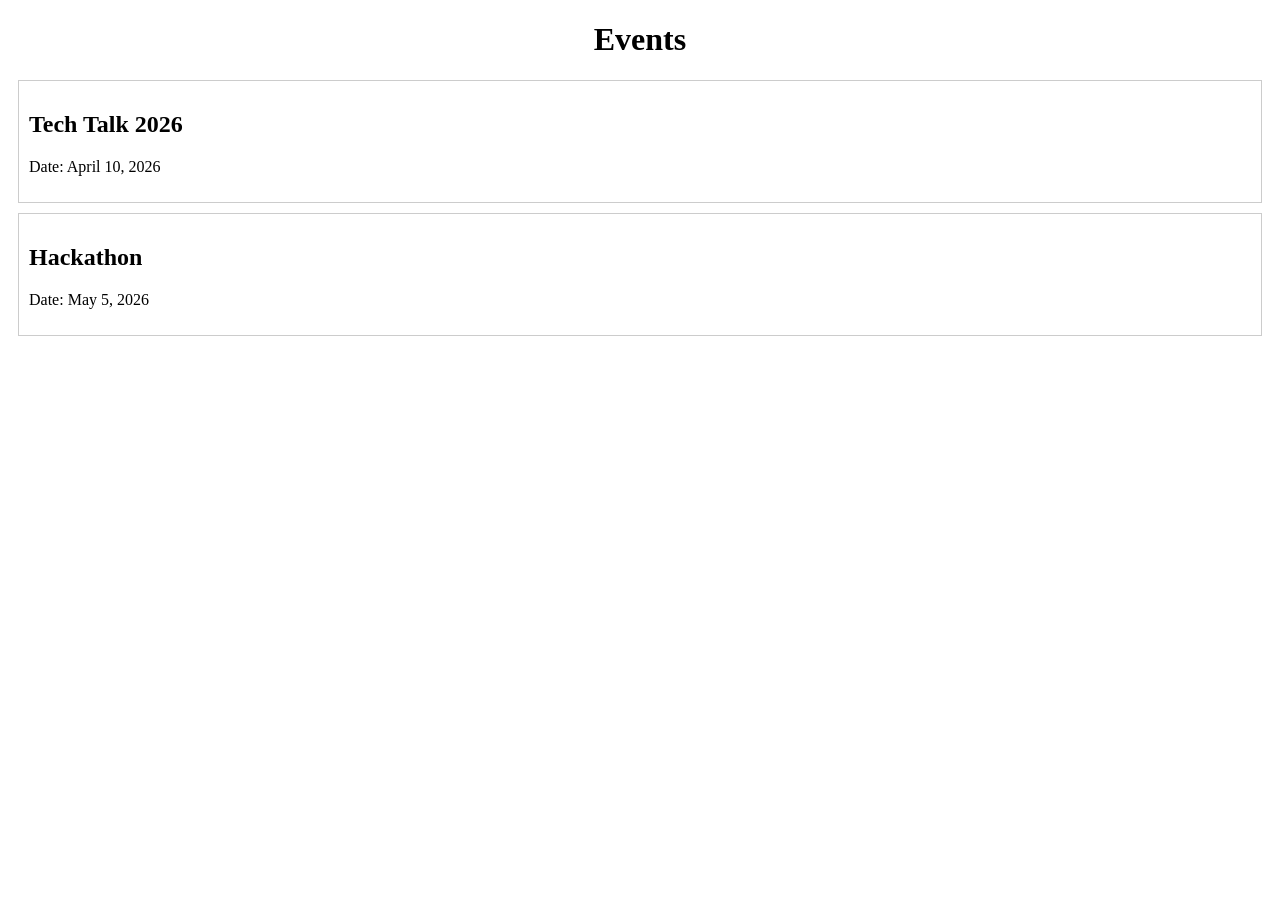
==== src/events.html @ 9bbd3ca9 "fix: add events page content" ====
<!DOCTYPE html>
<html>
<head>
    <title>Events Page</title>
    <link rel="stylesheet" href="../styles/style.css">
</head>
<body>

    <h1>Events</h1>

    <div class="event">
        <h2>Tech Talk 2026</h2>
        <p>Date: April 10, 2026</p>
    </div>

    <div class="event">
        <h2>Hackathon</h2>
        <p>Date: May 5, 2026</p>
    </div>

</body>
</html>
---- styles/style.css ----
.event {
    border: 1px solid #ccc;
    padding: 10px;
    margin: 10px;
}

h1 {
    text-align: center;
}
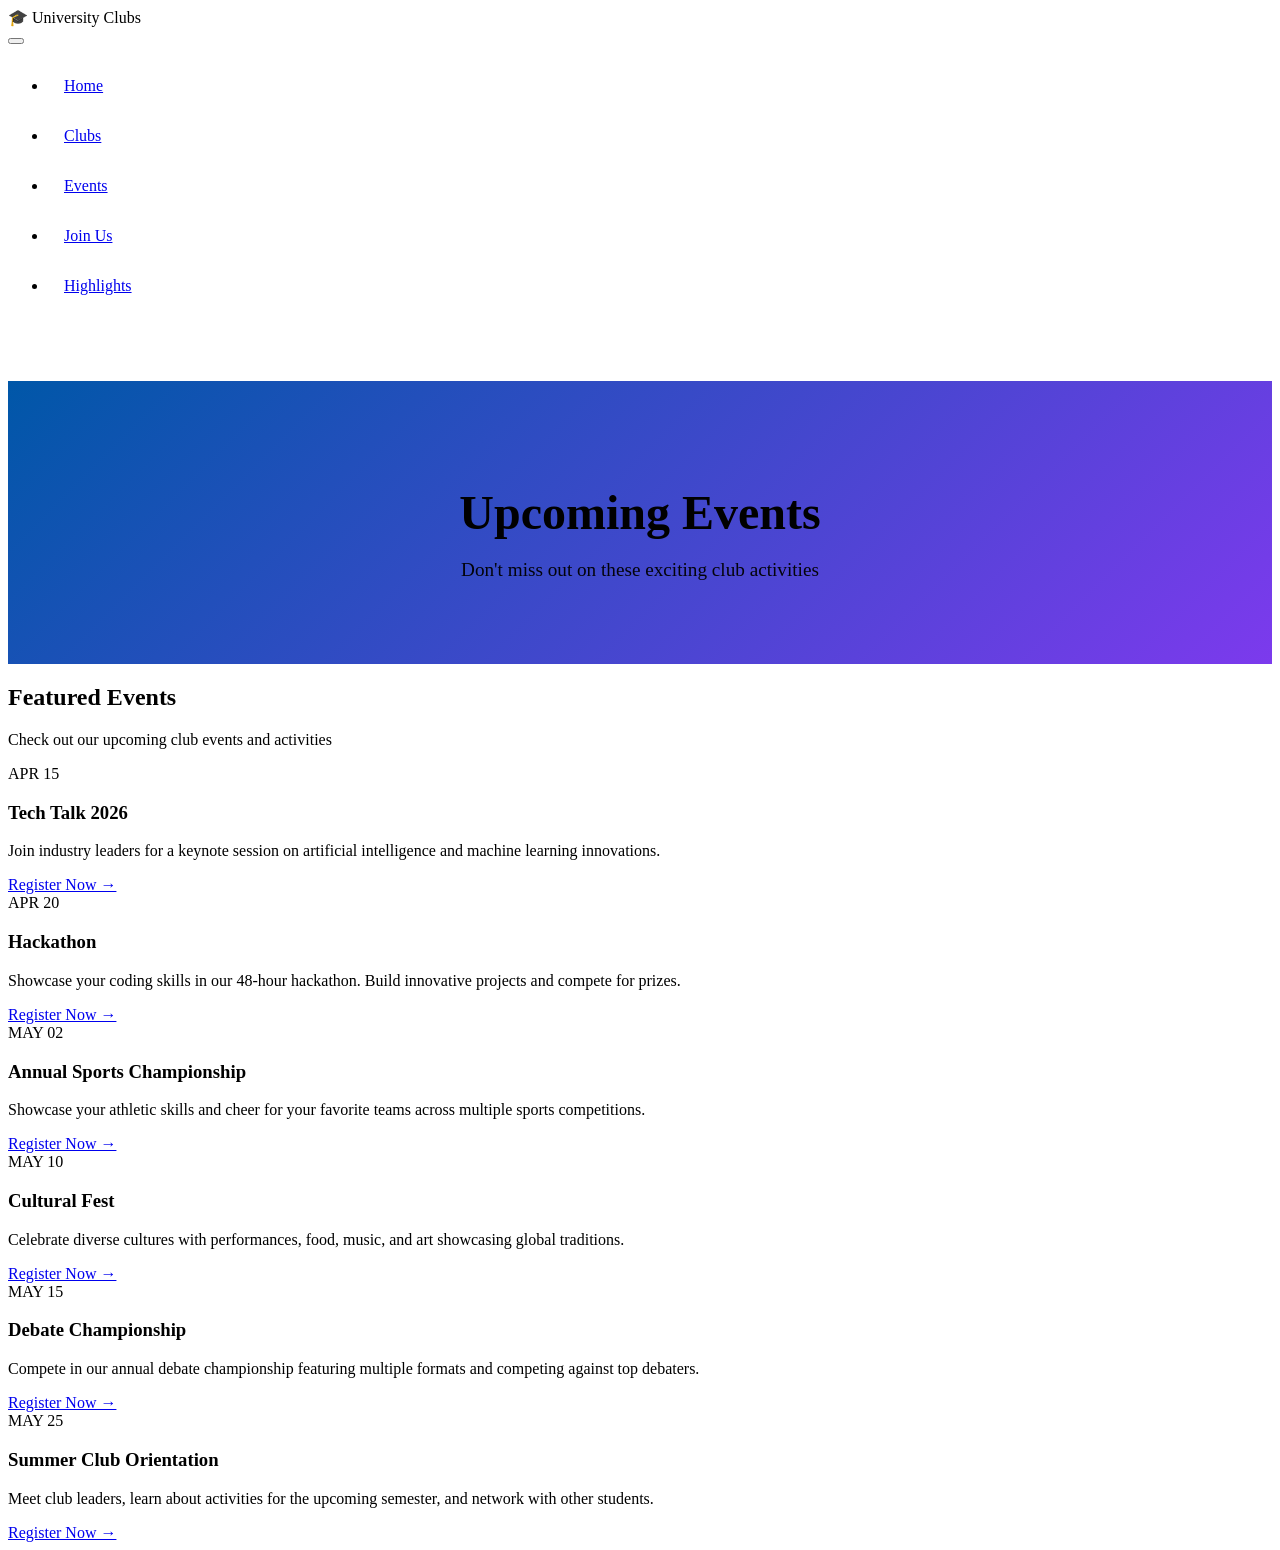
==== commit ed084faf: "Add clubs page with categorr section." ====
--- a/src/events.html
+++ b/src/events.html
@@ -1,22 +1,114 @@
-<!DOCTYPE html>
-<html>
-<head>
-    <title>Events Page</title>
-    <link rel="stylesheet" href="../styles/style.css">
-</head>
-<body>
+<!doctype html>
+<html lang="en">
+  <head>
+    <meta charset="UTF-8" />
+    <meta name="viewport" content="width=device-width, initial-scale=1.0" />
+    <title>University Clubs - Upcoming Events</title>
 
-    <h1>Events</h1>
+    <!-- Google Fonts -->
+    <link rel="preconnect" href="https://fonts.googleapis.com" />
+    <link rel="preconnect" href="https://fonts.gstatic.com" crossorigin />
+    <link
+      href="https://fonts.googleapis.com/css2?family=Inter:wght@400;500;600;700&family=Poppins:wght@600;700;800&display=swap"
+      rel="stylesheet"
+    />
 
-    <div class="event">
-        <h2>Tech Talk 2026</h2>
-        <p>Date: April 10, 2026</p>
-    </div>
+    <!-- Stylesheet -->
+    <link rel="stylesheet" href="../styles/style.css" />
+  </head>
+  <body>
+    <!-- Navigation Bar -->
+    <nav class="navbar">
+      <div class="navbar-container">
+        <div class="navbar-brand">
+          <span class="brand-logo">🎓</span>
+          <span class="brand-name">University Clubs</span>
+        </div>
+        <button class="hamburger" id="hamburger">
+          <span></span>
+          <span></span>
+          <span></span>
+        </button>
+        <ul class="nav-links" id="navLinks">
+          <li><a href="index.html" class="nav-link">Home</a></li>
+          <li><a href="clubs.html" class="nav-link">Clubs</a></li>
+          <li><a href="events.html" class="nav-link active">Events</a></li>
+          <li><a href="join.html" class="nav-link">Join Us</a></li>
+          <li><a href="highlights.html" class="nav-link">Highlights</a></li>
+        </ul>
+      </div>
+    </nav>
 
-    <div class="event">
-        <h2>Hackathon</h2>
-        <p>Date: May 5, 2026</p>
-    </div>
+    <!-- Page Hero Banner -->
+    <section class="page-hero">
+      <div class="page-hero-content">
+        <h1>Upcoming Events</h1>
+        <p>Don't miss out on these exciting club activities</p>
+      </div>
+    </section>
 
-</body>
-</html>+    <!-- Events Section -->
+    <section class="events-teaser">
+      <div class="section-header">
+        <h2>Featured Events</h2>
+        <p>Check out our upcoming club events and activities</p>
+      </div>
+      <div class="events-container">
+        <div class="event-card">
+          <div class="event-date">APR 15</div>
+          <h3>Tech Talk 2026</h3>
+          <p>
+            Join industry leaders for a keynote session on artificial
+            intelligence and machine learning innovations.
+          </p>
+          <a href="join.html" class="view-details">Register Now →</a>
+        </div>
+        <div class="event-card">
+          <div class="event-date">APR 20</div>
+          <h3>Hackathon</h3>
+          <p>
+            Showcase your coding skills in our 48-hour hackathon. Build
+            innovative projects and compete for prizes.
+          </p>
+          <a href="join.html" class="view-details">Register Now →</a>
+        </div>
+        <div class="event-card">
+          <div class="event-date">MAY 02</div>
+          <h3>Annual Sports Championship</h3>
+          <p>
+            Showcase your athletic skills and cheer for your favorite teams
+            across multiple sports competitions.
+          </p>
+          <a href="join.html" class="view-details">Register Now →</a>
+        </div>
+        <div class="event-card">
+          <div class="event-date">MAY 10</div>
+          <h3>Cultural Fest</h3>
+          <p>
+            Celebrate diverse cultures with performances, food, music, and art
+            showcasing global traditions.
+          </p>
+          <a href="join.html" class="view-details">Register Now →</a>
+        </div>
+        <div class="event-card">
+          <div class="event-date">MAY 15</div>
+          <h3>Debate Championship</h3>
+          <p>
+            Compete in our annual debate championship featuring multiple formats
+            and competing against top debaters.
+          </p>
+          <a href="join.html" class="view-details">Register Now →</a>
+        </div>
+        <div class="event-card">
+          <div class="event-date">MAY 25</div>
+          <h3>Summer Club Orientation</h3>
+          <p>
+            Meet club leaders, learn about activities for the upcoming semester,
+            and network with other students.
+          </p>
+          <a href="join.html" class="view-details">Register Now →</a>
+        </div>
+      </div>
+    </section>
+  </body>
+</html>
--- a/styles/style.css
+++ b/styles/style.css
@@ -1,9 +1,688 @@
 .event {
-    border: 1px solid #ccc;
-    padding: 10px;
-    margin: 10px;
+  border: 1px solid #ccc;
+  padding: 10px;
+  margin: 10px;
 }
 
 h1 {
-    text-align: center;
-}+  text-align: center;
+  transition: 0.3s;
+  box-shadow: var(--shadow);
+  gap: 0;
+}
+
+.nav-links.active {
+  left: 0;
+}
+
+.nav-link {
+  display: block;
+  padding: 1rem;
+  border-bottom: 1px solid var(--border-color);
+}
+
+/* Hero */
+.hero-headline {
+  font-size: 2.5rem;
+}
+
+.hero-subheading {
+  font-size: 1rem;
+}
+
+.hero-buttons {
+  flex-direction: column;
+}
+
+.btn {
+  width: 100%;
+}
+
+/* Stats Bar */
+.stats-bar {
+  grid-template-columns: repeat(2, 1fr);
+  margin: 2rem auto;
+  padding: 2rem;
+  gap: 1.5rem;
+}
+
+/* About Section */
+.about-container {
+  grid-template-columns: 1fr;
+  gap: 2rem;
+}
+
+.about-content h2 {
+  font-size: 2rem;
+}
+
+.visual-card {
+  width: 250px;
+  height: 250px;
+}
+
+/* Categories */
+.categories-grid {
+  grid-template-columns: repeat(2, 1fr);
+  gap: 1.5rem;
+}
+
+/* Events */
+.events-container {
+  grid-template-columns: 1fr;
+}
+
+/* Footer */
+.footer-container {
+  grid-template-columns: 1fr;
+  gap: 1.5rem;
+}
+
+/* Mobile (480px and below) */
+@media (max-width: 480px) {
+  /* Navbar */
+  .navbar-container {
+    padding: 1rem;
+  }
+
+  .brand-logo {
+    font-size: 1.5rem;
+  }
+
+  .brand-name {
+    font-size: 1rem;
+  }
+
+  /* Hero */
+  .hero {
+    margin-top: 60px;
+    min-height: auto;
+    padding: 2rem 1rem;
+  }
+
+  .hero-headline {
+    font-size: 2rem;
+  }
+
+  .hero-subheading {
+    font-size: 0.95rem;
+    margin-bottom: 1.5rem;
+  }
+
+  /* Stats Bar */
+  .stats-bar {
+    grid-template-columns: repeat(2, 1fr);
+    margin: 1.5rem auto;
+    padding: 1.5rem;
+    gap: 1rem;
+  }
+
+  .stat-card {
+    padding: 1.5rem;
+  }
+
+  .stat-icon {
+    font-size: 2rem;
+  }
+
+  .stat-value {
+    font-size: 1.75rem;
+  }
+
+  /* About Section */
+  .about {
+    padding: 2rem 1rem;
+  }
+
+  .about-content h2 {
+    font-size: 1.75rem;
+  }
+
+  .about-content p {
+    font-size: 1rem;
+  }
+
+  .visual-card {
+    width: 200px;
+    height: 200px;
+  }
+
+  .visual-text {
+    font-size: 1.1rem;
+  }
+
+  /* Section Header */
+  .section-header h2 {
+    font-size: 1.75rem;
+  }
+
+  .section-header p {
+    font-size: 1rem;
+  }
+
+  /* Categories */
+  .categories {
+    padding: 2rem 1rem;
+  }
+
+  .categories-grid {
+    grid-template-columns: 1fr;
+    gap: 1rem;
+  }
+
+  .category-card {
+    padding: 1.5rem;
+  }
+
+  .category-icon {
+    font-size: 2.5rem;
+  }
+
+  .category-card h3 {
+    font-size: 1.25rem;
+  }
+
+  /* Events */
+  .events-teaser {
+    padding: 0 1rem;
+  }
+
+  .events-container {
+    gap: 1rem;
+  }
+
+  .event-card {
+    padding: 1.5rem;
+  }
+
+  .event-card h3 {
+    font-size: 1.1rem;
+  }
+
+  .event-card p {
+    font-size: 0.95rem;
+  }
+
+  /* CTA Banner */
+  .cta-banner {
+    padding: 2.5rem 1rem;
+    margin: 2rem 0;
+  }
+
+  .cta-content h2 {
+    font-size: 1.75rem;
+  }
+
+  .cta-content p {
+    font-size: 1rem;
+  }
+
+  .btn-cta {
+    width: 100%;
+    padding: 0.75rem 1.5rem;
+  }
+
+  /* Footer */
+  .footer {
+    padding: 2rem 1rem 1rem;
+  }
+
+  .footer-container {
+    gap: 1rem;
+  }
+
+  .footer-section h4 {
+    font-size: 1rem;
+    margin-bottom: 0.75rem;
+  }
+
+  .footer-section p {
+    font-size: 0.95rem;
+  }
+
+  .footer-bottom p {
+    font-size: 0.9rem;
+  }
+}
+/* ========== JOIN PAGE STYLES ========== */
+
+/* Page Hero Banner */
+.page-hero {
+  margin-top: 70px;
+  background: linear-gradient(135deg, #0057a8 0%, #7c3aed 100%);
+  padding: 4rem 2rem;
+  text-align: center;
+  color: var(--white);
+}
+
+.page-hero-content h1 {
+  font-size: 3rem;
+  margin-bottom: 0.5rem;
+  font-weight: 800;
+}
+
+.page-hero-content p {
+  font-size: 1.2rem;
+  opacity: 0.95;
+}
+
+/* Join Steps Section */
+.join-steps {
+  max-width: 1200px;
+  margin: 4rem auto;
+  padding: 0 2rem;
+}
+
+.steps-grid {
+  display: grid;
+  grid-template-columns: repeat(3, 1fr);
+  gap: 2rem;
+  margin-top: 2rem;
+}
+
+.step-card {
+  background: var(--white);
+  border-radius: 16px;
+  padding: 2rem;
+  text-align: center;
+  position: relative;
+  box-shadow: var(--shadow);
+  transition: all 0.3s ease;
+}
+
+.step-card:hover {
+  transform: translateY(-8px);
+  box-shadow: var(--shadow-lg);
+}
+
+.step-number {
+  position: absolute;
+  top: -15px;
+  left: 20px;
+  background: linear-gradient(
+    135deg,
+    var(--primary-color),
+    var(--accent-color)
+  );
+  color: white;
+  width: 40px;
+  height: 40px;
+  border-radius: 50%;
+  display: flex;
+  align-items: center;
+  justify-content: center;
+  font-weight: bold;
+  font-size: 1.2rem;
+}
+
+.step-icon {
+  font-size: 3rem;
+  margin-bottom: 1rem;
+}
+
+.step-card h3 {
+  font-size: 1.5rem;
+  margin-bottom: 1rem;
+  color: var(--text-color);
+}
+
+.step-card p {
+  color: var(--text-light);
+  margin-bottom: 1.5rem;
+  line-height: 1.6;
+}
+
+.step-link {
+  color: var(--primary-color);
+  font-weight: 600;
+  text-decoration: none;
+}
+
+.step-link:hover {
+  color: var(--accent-color);
+}
+
+/* Meeting Schedules Section */
+.meeting-schedules {
+  background: var(--white);
+  padding: 4rem 2rem;
+  margin: 2rem 0;
+}
+
+.schedule-container {
+  max-width: 1200px;
+  margin: 0 auto;
+  overflow-x: auto;
+}
+
+.schedule-table {
+  width: 100%;
+  border-collapse: collapse;
+  background: var(--white);
+  border-radius: 12px;
+  overflow: hidden;
+  box-shadow: var(--shadow);
+}
+
+.schedule-table th {
+  background: linear-gradient(
+    135deg,
+    var(--primary-color),
+    var(--accent-color)
+  );
+  color: white;
+  padding: 1rem;
+  font-weight: 600;
+  text-align: left;
+}
+
+.schedule-table td {
+  padding: 1rem;
+  border-bottom: 1px solid var(--border-color);
+  color: var(--text-color);
+}
+
+.schedule-table tr:hover {
+  background: var(--background-color);
+}
+
+.club-tag {
+  display: inline-block;
+  padding: 0.25rem 0.75rem;
+  border-radius: 20px;
+  font-size: 0.85rem;
+  font-weight: 500;
+}
+
+.club-tag.tech {
+  background: #e0f2fe;
+  color: #0369a1;
+}
+.club-tag.sports {
+  background: #dcfce7;
+  color: #166534;
+}
+.club-tag.cultural {
+  background: #fce7f3;
+  color: #9d174d;
+}
+.club-tag.debate {
+  background: #fef3c7;
+  color: #92400e;
+}
+.club-tag.art {
+  background: #ede9fe;
+  color: #5b21b6;
+}
+
+/* Guidelines Section */
+.guidelines {
+  max-width: 1200px;
+  margin: 4rem auto;
+  padding: 0 2rem;
+}
+
+.guidelines-container {
+  display: grid;
+  grid-template-columns: 1fr 1fr;
+  gap: 3rem;
+  align-items: start;
+}
+
+.guidelines-content h2 {
+  font-size: 2rem;
+  margin-bottom: 0.5rem;
+  color: var(--text-color);
+}
+
+.guidelines-content p {
+  color: var(--text-light);
+  margin-bottom: 1.5rem;
+}
+
+.guidelines-list {
+  list-style: none;
+  padding: 0;
+}
+
+.guidelines-list li {
+  padding: 0.75rem 0;
+  color: var(--text-light);
+  border-bottom: 1px solid var(--border-color);
+  font-size: 1rem;
+}
+
+.guidelines-card {
+  background: linear-gradient(135deg, #f8fafc, #ffffff);
+  border-radius: 16px;
+  padding: 2rem;
+  text-align: center;
+  box-shadow: var(--shadow);
+  border: 1px solid var(--border-color);
+}
+
+.guidelines-card .card-icon {
+  font-size: 3rem;
+  margin-bottom: 1rem;
+}
+
+.guidelines-card h3 {
+  font-size: 1.5rem;
+  margin-bottom: 1rem;
+}
+
+.guidelines-card p {
+  color: var(--text-light);
+  margin-bottom: 1.5rem;
+}
+
+.benefit-badge {
+  display: inline-block;
+  background: var(--accent-color);
+  color: white;
+  padding: 0.5rem 1rem;
+  border-radius: 25px;
+  font-size: 0.85rem;
+  margin: 0.25rem;
+}
+
+/* Registration Form Section */
+.registration-form {
+  background: linear-gradient(135deg, #f0f4f8, #e8ecf1);
+  padding: 4rem 2rem;
+  margin: 2rem 0;
+}
+
+.form-container {
+  max-width: 800px;
+  margin: 0 auto;
+  background: var(--white);
+  border-radius: 20px;
+  padding: 2.5rem;
+  box-shadow: var(--shadow-lg);
+}
+
+.form-container h2 {
+  text-align: center;
+  font-size: 2rem;
+  margin-bottom: 0.5rem;
+}
+
+.form-container > p {
+  text-align: center;
+  color: var(--text-light);
+  margin-bottom: 2rem;
+}
+
+.join-form {
+  display: flex;
+  flex-direction: column;
+  gap: 1.5rem;
+}
+
+.form-row {
+  display: grid;
+  grid-template-columns: 1fr 1fr;
+  gap: 1.5rem;
+}
+
+.form-group {
+  display: flex;
+  flex-direction: column;
+}
+
+.form-group label {
+  font-weight: 600;
+  margin-bottom: 0.5rem;
+  color: var(--text-color);
+}
+
+.form-group input,
+.form-group select,
+.form-group textarea {
+  padding: 0.75rem;
+  border: 1px solid var(--border-color);
+  border-radius: 8px;
+  font-family: "Inter", sans-serif;
+  font-size: 1rem;
+  transition: all 0.3s ease;
+}
+
+.form-group input:focus,
+.form-group select:focus,
+.form-group textarea:focus {
+  outline: none;
+  border-color: var(--accent-color);
+  box-shadow: 0 0 0 3px rgba(124, 58, 237, 0.1);
+}
+
+.submit-btn {
+  width: 100%;
+  padding: 1rem;
+  font-size: 1.1rem;
+  background: linear-gradient(
+    135deg,
+    var(--primary-color),
+    var(--accent-color)
+  );
+  border: none;
+  cursor: pointer;
+}
+
+.form-note {
+  font-size: 0.85rem;
+  color: var(--text-light);
+  text-align: center;
+  margin-top: 1rem;
+}
+
+/* Contact Info Section */
+.contact-info {
+  max-width: 1200px;
+  margin: 4rem auto;
+  padding: 0 2rem;
+  text-align: center;
+}
+
+.contact-info h2 {
+  font-size: 2rem;
+  margin-bottom: 0.5rem;
+}
+
+.contact-info > p {
+  color: var(--text-light);
+  margin-bottom: 2rem;
+}
+
+.contact-cards {
+  display: grid;
+  grid-template-columns: repeat(3, 1fr);
+  gap: 2rem;
+}
+
+.contact-card {
+  background: var(--white);
+  padding: 2rem;
+  border-radius: 16px;
+  box-shadow: var(--shadow);
+  transition: all 0.3s ease;
+}
+
+.contact-card:hover {
+  transform: translateY(-5px);
+  box-shadow: var(--shadow-lg);
+}
+
+.contact-icon {
+  font-size: 2.5rem;
+  margin-bottom: 1rem;
+}
+
+.contact-card h4 {
+  font-size: 1.2rem;
+  margin-bottom: 0.5rem;
+}
+
+.contact-card a {
+  color: var(--primary-color);
+  text-decoration: none;
+}
+
+.contact-card a:hover {
+  color: var(--accent-color);
+}
+
+/* Join Page Responsive */
+@media (max-width: 768px) {
+  .steps-grid {
+    grid-template-columns: 1fr;
+  }
+
+  .guidelines-container {
+    grid-template-columns: 1fr;
+  }
+
+  .contact-cards {
+    grid-template-columns: 1fr;
+  }
+
+  .form-row {
+    grid-template-columns: 1fr;
+    gap: 1rem;
+  }
+
+  .page-hero-content h1 {
+    font-size: 2rem;
+  }
+
+  .schedule-table {
+    font-size: 0.85rem;
+  }
+
+  .schedule-table th,
+  .schedule-table td {
+    padding: 0.75rem;
+  }
+}
+
+@media (max-width: 480px) {
+  .step-card {
+    padding: 1.5rem;
+  }
+
+  .form-container {
+    padding: 1.5rem;
+  }
+
+  .form-container h2 {
+    font-size: 1.5rem;
+  }
+
+  .guidelines-list li {
+    font-size: 0.9rem;
+  }
+
+  .contact-card {
+    padding: 1.5rem;
+  }
+}
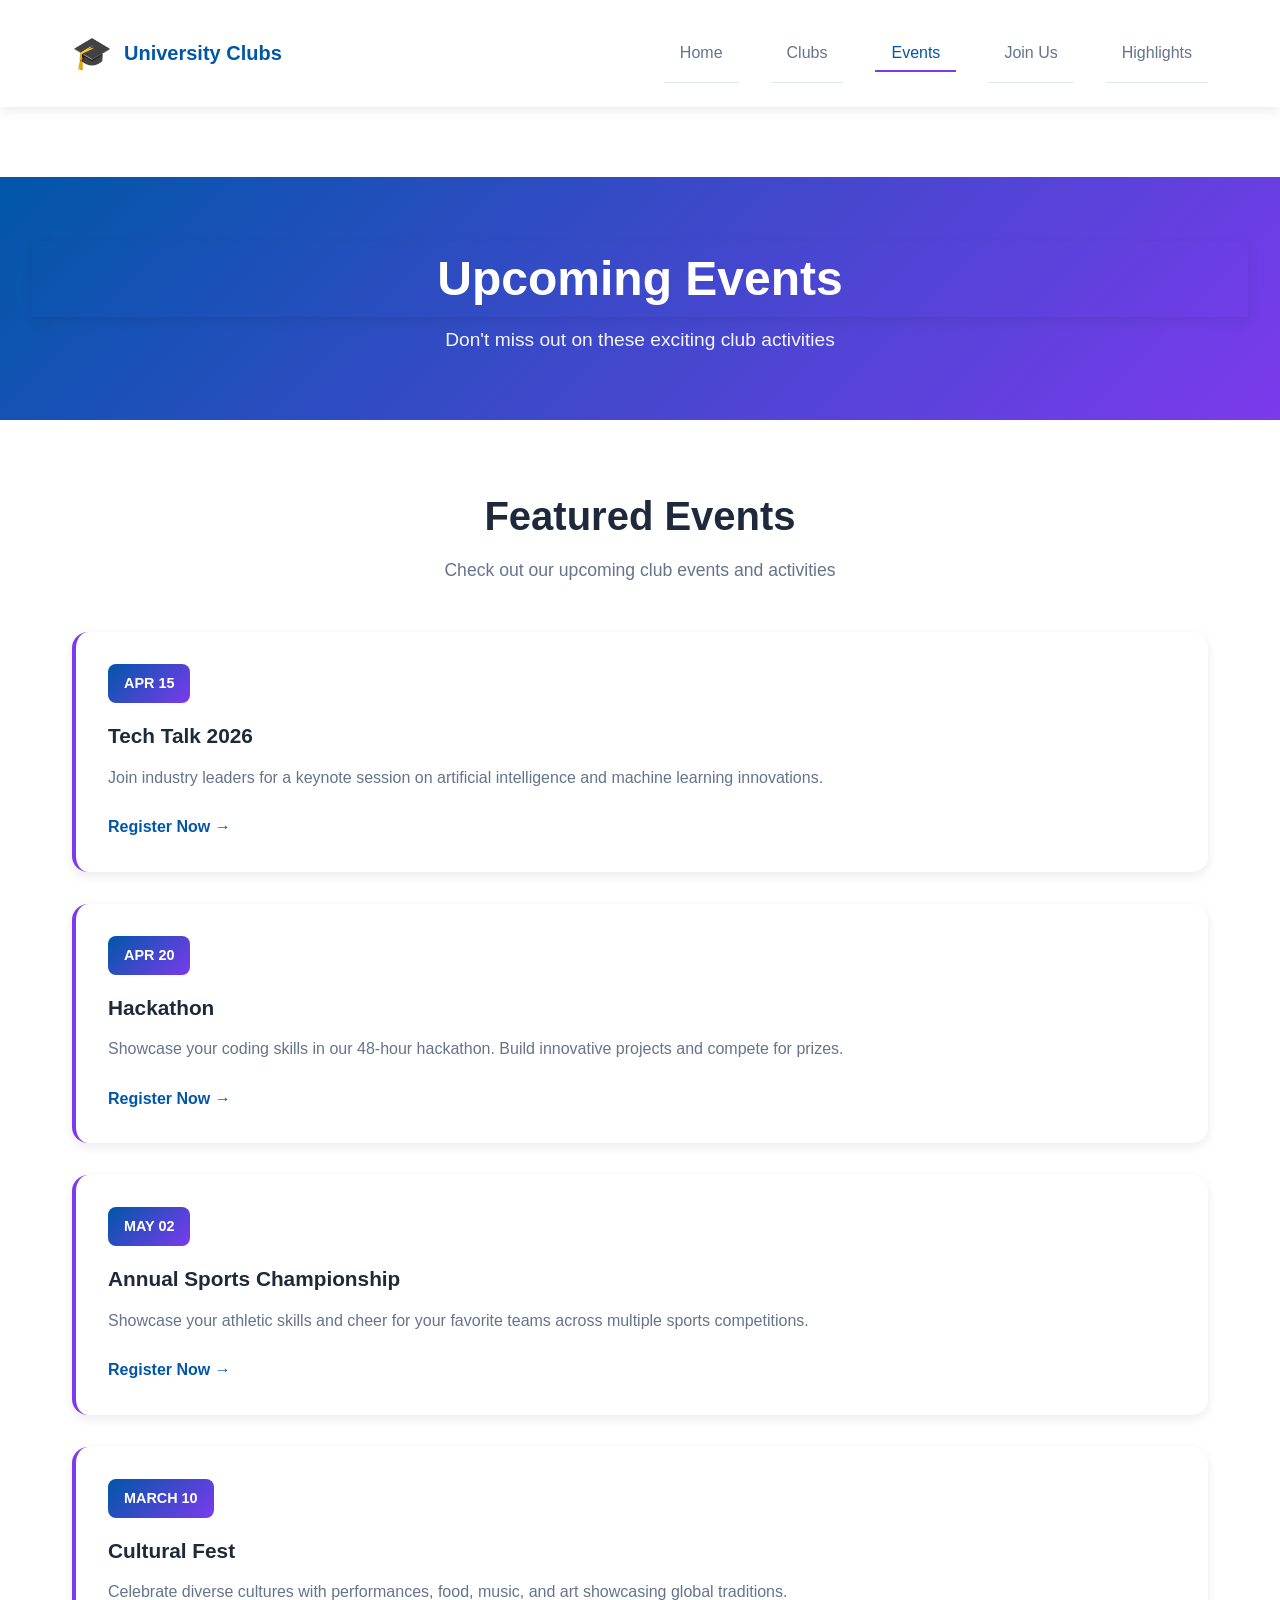
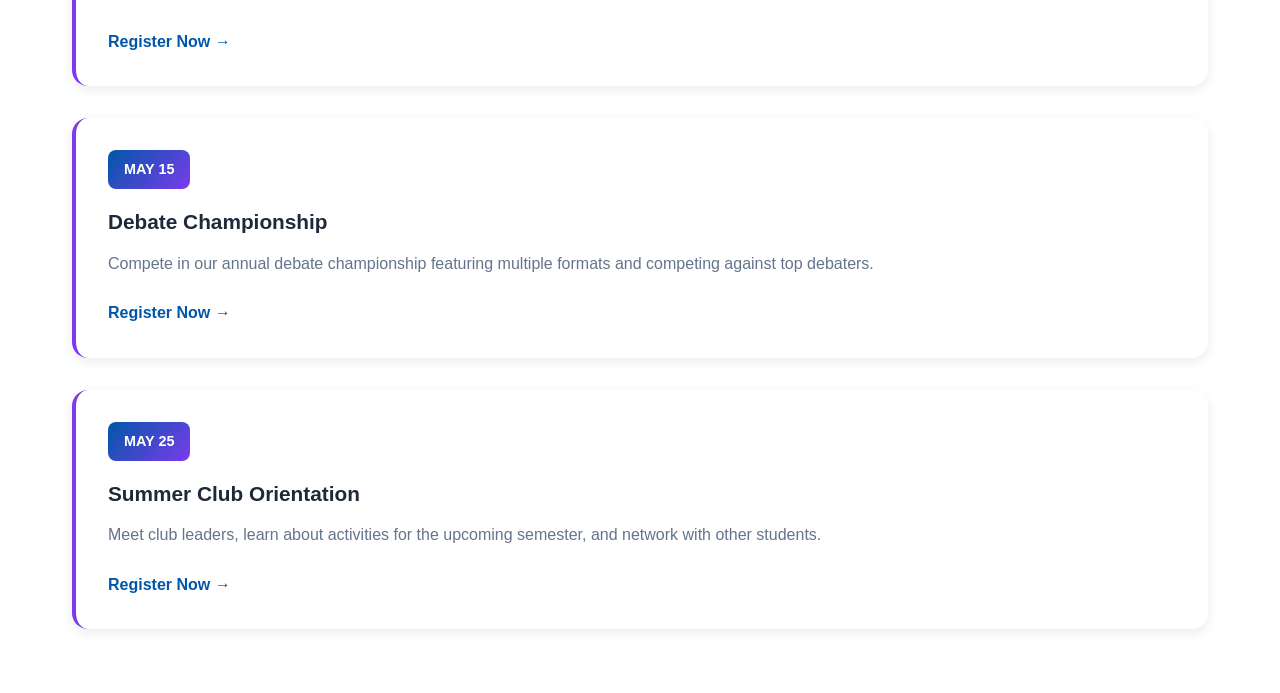
==== commit 1ca20fd1: "add events page with it's relevant styles." ====
--- a/src/events.html
+++ b/src/events.html
@@ -82,7 +82,7 @@
           <a href="join.html" class="view-details">Register Now →</a>
         </div>
         <div class="event-card">
-          <div class="event-date">MAY 10</div>
+          <div class="event-date">MARCH 10</div>
           <h3>Cultural Fest</h3>
           <p>
             Celebrate diverse cultures with performances, food, music, and art
--- a/styles/style.css
+++ b/styles/style.css
@@ -1,3 +1,636 @@
+/* ========== CSS VARIABLES ========== */
+:root {
+  /* Colors */
+  --primary-color: #0057a8;
+  --accent-color: #7c3aed;
+  --white: #ffffff;
+  --background-color: #f8fafc;
+  --text-color: #1e293b;
+  --text-light: #64748b;
+  --border-color: #e2e8f0;
+
+  /* Shadows */
+  --shadow: 0 4px 12px rgba(0, 0, 0, 0.08);
+  --shadow-lg: 0 8px 24px rgba(0, 0, 0, 0.12);
+
+  /* Spacing */
+  --radius: 12px;
+}
+
+* {
+  margin: 0;
+  padding: 0;
+  box-sizing: border-box;
+}
+
+html {
+  scroll-behavior: smooth;
+}
+
+body {
+  font-family: "Inter", sans-serif;
+  color: var(--text-color);
+  background-color: var(--white);
+  line-height: 1.6;
+}
+
+/* ========== GLOBAL STYLES ========== */
+
+/* Navbar */
+.navbar {
+  background: var(--white);
+  box-shadow: var(--shadow);
+  position: sticky;
+  top: 0;
+  z-index: 1000;
+  transition: all 0.3s ease;
+}
+
+.navbar.scrolled {
+  box-shadow: var(--shadow-lg);
+}
+
+.navbar-container {
+  max-width: 1200px;
+  margin: 0 auto;
+  padding: 1.5rem 2rem;
+  display: flex;
+  justify-content: space-between;
+  align-items: center;
+}
+
+.navbar-brand {
+  display: flex;
+  align-items: center;
+  gap: 0.75rem;
+  text-decoration: none;
+  color: var(--text-color);
+  font-size: 1.25rem;
+  font-weight: 700;
+}
+
+.brand-logo {
+  font-size: 2rem;
+}
+
+.brand-name {
+  font-size: 1.25rem;
+  font-weight: 700;
+  color: var(--primary-color);
+}
+
+.hamburger {
+  display: none;
+  flex-direction: column;
+  cursor: pointer;
+  background: none;
+  border: none;
+}
+
+.hamburger span {
+  width: 25px;
+  height: 3px;
+  background: var(--primary-color);
+  margin: 5px 0;
+  transition: 0.3s;
+  border-radius: 2px;
+}
+
+.nav-links {
+  display: flex;
+  list-style: none;
+  gap: 2rem;
+}
+
+.nav-link {
+  text-decoration: none;
+  color: var(--text-light);
+  font-weight: 500;
+  transition: color 0.3s ease;
+}
+
+.nav-link.active {
+  color: var(--primary-color);
+  border-bottom: 2px solid var(--accent-color);
+  padding-bottom: 0.25rem;
+}
+
+.nav-link:hover {
+  color: var(--accent-color);
+}
+
+/* Buttons */
+.btn {
+  display: inline-block;
+  padding: 0.75rem 1.5rem;
+  border-radius: 8px;
+  text-decoration: none;
+  font-weight: 600;
+  transition: all 0.3s ease;
+  cursor: pointer;
+  border: none;
+  font-family: "Inter", sans-serif;
+  font-size: 1rem;
+}
+
+.btn-primary {
+  background: linear-gradient(
+    135deg,
+    var(--primary-color),
+    var(--accent-color)
+  );
+  color: var(--white);
+}
+
+.btn-primary:hover {
+  transform: translateY(-2px);
+  box-shadow: var(--shadow-lg);
+}
+
+.btn-secondary {
+  background: var(--background-color);
+  color: var(--primary-color);
+  border: 2px solid var(--primary-color);
+}
+
+.btn-secondary:hover {
+  background: var(--primary-color);
+  color: var(--white);
+}
+
+.btn-cta {
+  background: linear-gradient(
+    135deg,
+    var(--primary-color),
+    var(--accent-color)
+  );
+  color: var(--white);
+}
+
+/* Hero Section */
+.hero {
+  margin-top: 70px;
+  background: linear-gradient(135deg, #0057a8 0%, #7c3aed 100%);
+  padding: 6rem 2rem;
+  text-align: center;
+  color: var(--white);
+  min-height: 500px;
+  display: flex;
+  align-items: center;
+  justify-content: center;
+}
+
+.hero-content {
+  max-width: 1200px;
+  margin: 0 auto;
+}
+
+.hero-headline {
+  font-size: 3.5rem;
+  font-weight: 800;
+  margin-bottom: 1rem;
+  font-family: "Poppins", sans-serif;
+}
+
+.hero-subheading {
+  font-size: 1.3rem;
+  margin-bottom: 2rem;
+  opacity: 0.95;
+}
+
+.hero-buttons {
+  display: flex;
+  gap: 2rem;
+  justify-content: center;
+}
+
+/* Stats Bar */
+.stats-bar {
+  display: grid;
+  grid-template-columns: repeat(4, 1fr);
+  max-width: 1200px;
+  margin: -3rem auto 3rem;
+  padding: 2rem;
+  background: var(--white);
+  border-radius: 16px;
+  box-shadow: var(--shadow-lg);
+  gap: 2rem;
+  position: relative;
+  z-index: 10;
+}
+
+.stat-card {
+  text-align: center;
+  padding: 2rem;
+}
+
+.stat-icon {
+  font-size: 2.5rem;
+  margin-bottom: 1rem;
+}
+
+.stat-value {
+  font-size: 2.5rem;
+  font-weight: 800;
+  color: var(--primary-color);
+  font-family: "Poppins", sans-serif;
+}
+
+.stat-label {
+  color: var(--text-light);
+  margin-top: 0.5rem;
+}
+
+/* About Section */
+.about {
+  background: var(--background-color);
+  padding: 4rem 2rem;
+}
+
+.about-container {
+  max-width: 1200px;
+  margin: 0 auto;
+  display: grid;
+  grid-template-columns: 1fr 1fr;
+  gap: 3rem;
+  align-items: center;
+}
+
+.about-content h2 {
+  font-size: 2.5rem;
+  margin-bottom: 1.5rem;
+  font-family: "Poppins", sans-serif;
+  font-weight: 700;
+}
+
+.about-content p {
+  color: var(--text-light);
+  margin-bottom: 1.5rem;
+  line-height: 1.8;
+}
+
+.about-benefits {
+  list-style: none;
+  padding: 0;
+}
+
+.about-benefits li {
+  padding: 0.75rem 0;
+  color: var(--text-light);
+  border-bottom: 1px solid var(--border-color);
+  padding-left: 1.5rem;
+  position: relative;
+}
+
+.about-benefits li:before {
+  content: "✓";
+  position: absolute;
+  left: 0;
+  color: var(--accent-color);
+  font-weight: bold;
+}
+
+.about-visual {
+  display: flex;
+  align-items: center;
+  justify-content: center;
+}
+
+.visual-card {
+  background: linear-gradient(
+    135deg,
+    var(--primary-color),
+    var(--accent-color)
+  );
+  border-radius: 16px;
+  display: flex;
+  align-items: center;
+  justify-content: center;
+  color: var(--white);
+  text-align: center;
+}
+
+.visual-inner {
+  display: flex;
+  align-items: center;
+  justify-content: center;
+  height: 100%;
+}
+
+.visual-text {
+  font-size: 1.3rem;
+  font-weight: 700;
+}
+
+/* Categories Section */
+.categories {
+  max-width: 1200px;
+  margin: 4rem auto;
+  padding: 0 2rem;
+}
+
+.section-header {
+  text-align: center;
+  margin-bottom: 3rem;
+}
+
+.section-header h2 {
+  font-size: 2.5rem;
+  margin-bottom: 0.5rem;
+  font-family: "Poppins", sans-serif;
+  font-weight: 700;
+}
+
+.section-header p {
+  color: var(--text-light);
+  font-size: 1.1rem;
+}
+
+.categories-grid {
+  display: grid;
+  grid-template-columns: repeat(4, 1fr);
+  gap: 2rem;
+}
+
+.category-card {
+  background: var(--white);
+  border-radius: 16px;
+  padding: 2rem;
+  text-align: center;
+  box-shadow: var(--shadow);
+  transition: all 0.3s ease;
+}
+
+.category-card:hover {
+  transform: translateY(-8px);
+  box-shadow: var(--shadow-lg);
+}
+
+.category-icon {
+  font-size: 3rem;
+  margin-bottom: 1rem;
+}
+
+.category-card h3 {
+  font-size: 1.3rem;
+  margin-bottom: 0.75rem;
+  color: var(--text-color);
+}
+
+.category-card p {
+  color: var(--text-light);
+  margin-bottom: 1rem;
+}
+
+.learn-more {
+  color: var(--primary-color);
+  font-weight: 600;
+  text-decoration: none;
+}
+
+.learn-more:hover {
+  color: var(--accent-color);
+}
+
+/* Events Section */
+.events-teaser {
+  max-width: 1200px;
+  margin: 4rem auto;
+  padding: 0 2rem;
+}
+
+.events-container {
+  display: grid;
+  grid-template-columns: repeat(3, 1fr);
+  gap: 2rem;
+  margin-top: 3rem;
+}
+
+.event-card {
+  background: var(--white);
+  border-radius: 16px;
+  padding: 2rem;
+  box-shadow: var(--shadow);
+  transition: all 0.3s ease;
+  position: relative;
+  border-left: 4px solid var(--accent-color);
+}
+
+.event-card:hover {
+  transform: translateY(-8px);
+  box-shadow: var(--shadow-lg);
+}
+
+.event-date {
+  background: linear-gradient(
+    135deg,
+    var(--primary-color),
+    var(--accent-color)
+  );
+  color: var(--white);
+  padding: 0.5rem 1rem;
+  border-radius: 8px;
+  font-weight: 600;
+  font-size: 0.9rem;
+  display: inline-block;
+  margin-bottom: 1rem;
+}
+
+.event-card h3 {
+  font-size: 1.3rem;
+  margin-bottom: 0.75rem;
+  color: var(--text-color);
+}
+
+.event-card p {
+  color: var(--text-light);
+  margin-bottom: 1.5rem;
+  line-height: 1.6;
+}
+
+.view-details {
+  color: var(--primary-color);
+  font-weight: 600;
+  text-decoration: none;
+}
+
+.view-details:hover {
+  color: var(--accent-color);
+}
+
+/* CTA Banner */
+.cta-banner {
+  background: linear-gradient(
+    135deg,
+    var(--primary-color),
+    var(--accent-color)
+  );
+  padding: 4rem 2rem;
+  margin: 4rem 0;
+  text-align: center;
+  color: var(--white);
+}
+
+.cta-content h2 {
+  font-size: 2rem;
+  margin-bottom: 0.75rem;
+  font-family: "Poppins", sans-serif;
+}
+
+.cta-content p {
+  font-size: 1.1rem;
+  margin-bottom: 2rem;
+  opacity: 0.95;
+}
+
+/* Footer */
+.footer {
+  background: var(--text-color);
+  color: var(--white);
+  padding: 3rem 2rem 1.5rem;
+  margin-top: 4rem;
+}
+
+.footer-container {
+  max-width: 1200px;
+  margin: 0 auto;
+  display: grid;
+  grid-template-columns: repeat(3, 1fr);
+  gap: 3rem;
+  margin-bottom: 2rem;
+}
+
+.footer-brand {
+  display: flex;
+  align-items: center;
+  gap: 0.75rem;
+  margin-bottom: 1rem;
+}
+
+.footer-brand .brand-logo {
+  font-size: 1.5rem;
+}
+
+.footer-brand h3 {
+  font-size: 1.1rem;
+}
+
+.footer-section h4 {
+  margin-bottom: 1rem;
+  font-size: 1rem;
+}
+
+.footer-section ul {
+  list-style: none;
+}
+
+.footer-section a {
+  color: #cbd5e1;
+  text-decoration: none;
+  transition: color 0.3s ease;
+}
+
+.footer-section a:hover {
+  color: var(--accent-color);
+}
+
+.footer-section p {
+  color: #cbd5e1;
+  line-height: 1.8;
+}
+
+.footer-bottom {
+  text-align: center;
+  padding-top: 2rem;
+  border-top: 1px solid rgba(255, 255, 255, 0.1);
+  color: #cbd5e1;
+}
+
+/* ========== MOBILE RESPONSIVE ========== */
+
+@media (max-width: 1024px) {
+  .navbar-container {
+    padding: 1rem 1.5rem;
+  }
+
+  .nav-links {
+    gap: 1.5rem;
+  }
+
+  .hero {
+    padding: 4rem 2rem;
+    min-height: auto;
+  }
+
+  .hero-headline {
+    font-size: 2.5rem;
+  }
+
+  .stats-bar {
+    grid-template-columns: repeat(2, 1fr);
+  }
+
+  .categories-grid {
+    grid-template-columns: repeat(2, 1fr);
+  }
+
+  .events-container {
+    grid-template-columns: repeat(2, 1fr);
+  }
+
+  .footer-container {
+    grid-template-columns: repeat(2, 1fr);
+  }
+}
+
+@media (max-width: 768px) {
+  .hamburger {
+    display: flex;
+  }
+
+  .nav-links {
+    position: fixed;
+    left: -300px;
+    top: 70px;
+    flex-direction: column;
+    background: var(--white);
+    width: 300px;
+    text-align: left;
+    transition: 0.3s;
+    box-shadow: var(--shadow-lg);
+    gap: 0;
+  }
+
+  .hero {
+    padding: 3rem 1rem;
+  }
+
+  .hero-headline {
+    font-size: 2rem;
+  }
+
+  .hero-buttons {
+    flex-direction: column;
+    gap: 1rem;
+  }
+
+  .about-container {
+    grid-template-columns: 1fr;
+  }
+
+  .categories-grid {
+    grid-template-columns: repeat(2, 1fr);
+  }
+
+  .events-container {
+    grid-template-columns: 1fr;
+  }
+
+  .footer-container {
+    grid-template-columns: 1fr;
+  }
+}
+
 .event {
   border: 1px solid #ccc;
   padding: 10px;
@@ -632,6 +1265,150 @@
   color: var(--accent-color);
 }
 
+/* ========== CLUBS PAGE STYLES ========== */
+
+/* Clubs Section */
+.clubs-section {
+  max-width: 1200px;
+  margin: 4rem auto;
+  padding: 0 2rem;
+}
+
+.clubs-grid {
+  display: grid;
+  grid-template-columns: repeat(4, 1fr);
+  gap: 2rem;
+  margin-top: 3rem;
+}
+
+.club-card {
+  background: var(--white);
+  border-radius: 16px;
+  padding: 2rem;
+  text-align: center;
+  box-shadow: var(--shadow);
+  transition: all 0.3s ease;
+  display: flex;
+  flex-direction: column;
+  justify-content: space-between;
+}
+
+.club-card:hover {
+  transform: translateY(-8px);
+  box-shadow: var(--shadow-lg);
+}
+
+.club-icon {
+  font-size: 3.5rem;
+  margin-bottom: 1rem;
+}
+
+.club-card h3 {
+  font-size: 1.5rem;
+  margin-bottom: 0.75rem;
+  color: var(--text-color);
+}
+
+.club-card p {
+  color: var(--text-light);
+  margin-bottom: 1.5rem;
+  line-height: 1.6;
+  flex-grow: 1;
+}
+
+.club-info {
+  display: flex;
+  justify-content: space-between;
+  align-items: center;
+  margin-bottom: 1.5rem;
+  padding: 1rem 0;
+  border-top: 1px solid var(--border-color);
+  border-bottom: 1px solid var(--border-color);
+  font-size: 0.9rem;
+}
+
+.club-members {
+  color: var(--primary-color);
+  font-weight: 600;
+}
+
+.club-status {
+  display: inline-block;
+  background: #dcfce7;
+  color: #166534;
+  padding: 0.25rem 0.75rem;
+  border-radius: 20px;
+  font-size: 0.85rem;
+  font-weight: 500;
+}
+
+.club-card .btn {
+  margin-top: auto;
+}
+
+/* Clubs Responsive */
+@media (max-width: 1024px) {
+  .clubs-grid {
+    grid-template-columns: repeat(2, 1fr);
+    gap: 2rem;
+  }
+}
+
+@media (max-width: 768px) {
+  .clubs-grid {
+    grid-template-columns: repeat(2, 1fr);
+    gap: 1.5rem;
+  }
+
+  .clubs-section {
+    padding: 0 1rem;
+  }
+
+  .club-card {
+    padding: 1.5rem;
+  }
+
+  .club-icon {
+    font-size: 2.5rem;
+  }
+
+  .club-card h3 {
+    font-size: 1.25rem;
+  }
+
+  .club-card p {
+    font-size: 0.95rem;
+  }
+}
+
+@media (max-width: 480px) {
+  .clubs-grid {
+    grid-template-columns: 1fr;
+    gap: 1rem;
+  }
+
+  .club-card {
+    padding: 1.5rem;
+  }
+
+  .club-icon {
+    font-size: 2.5rem;
+  }
+
+  .club-card h3 {
+    font-size: 1.1rem;
+  }
+
+  .club-info {
+    flex-direction: column;
+    gap: 0.5rem;
+  }
+
+  .club-members {
+    font-size: 0.85rem;
+  }
+}
+
 /* Join Page Responsive */
 @media (max-width: 768px) {
   .steps-grid {
@@ -686,3 +1463,510 @@
     padding: 1.5rem;
   }
 }
+
+/* ========== HIGHLIGHTS PAGE STYLES ========== */
+
+/* Highlights Section */
+.highlights-section {
+  max-width: 1200px;
+  margin: 4rem auto;
+  padding: 0 2rem;
+}
+
+.highlights-grid {
+  display: grid;
+  grid-template-columns: repeat(3, 1fr);
+  gap: 2rem;
+  margin-top: 3rem;
+}
+
+.highlight-card {
+  background: var(--white);
+  border-radius: 16px;
+  padding: 2rem;
+  box-shadow: var(--shadow);
+  transition: all 0.3s ease;
+  display: flex;
+  flex-direction: column;
+  border: 1px solid var(--border-color);
+}
+
+.highlight-card:hover {
+  transform: translateY(-8px);
+  box-shadow: var(--shadow-lg);
+}
+
+.highlight-card.featured {
+  grid-column: span 1;
+  border: 2px solid var(--primary-color);
+  position: relative;
+}
+
+.highlight-card.featured::before {
+  content: "FEATURED";
+  position: absolute;
+  top: -12px;
+  left: 20px;
+  background: linear-gradient(
+    135deg,
+    var(--primary-color),
+    var(--accent-color)
+  );
+  color: white;
+  padding: 0.5rem 1rem;
+  border-radius: 20px;
+  font-size: 0.7rem;
+  font-weight: 700;
+  letter-spacing: 1px;
+}
+
+.highlight-image {
+  font-size: 4rem;
+  margin-bottom: 1.5rem;
+  padding: 2rem;
+  border-radius: 12px;
+  display: flex;
+  align-items: center;
+  justify-content: center;
+  text-align: center;
+}
+
+.tech-bg {
+  background: linear-gradient(135deg, #e0f2fe 0%, #bae6fd 100%);
+}
+
+.sports-bg {
+  background: linear-gradient(135deg, #dcfce7 0%, #bbf7d0 100%);
+}
+
+.cultural-bg {
+  background: linear-gradient(135deg, #fce7f3 0%, #fbcfe8 100%);
+}
+
+.debate-bg {
+  background: linear-gradient(135deg, #fef3c7 0%, #fde68a 100%);
+}
+
+.art-bg {
+  background: linear-gradient(135deg, #ede9fe 0%, #ddd6fe 100%);
+}
+
+.combined-bg {
+  background: linear-gradient(135deg, #f0f4f8 0%, #e8ecf1 100%);
+}
+
+.highlight-card h3 {
+  font-size: 1.3rem;
+  margin-bottom: 1rem;
+  color: var(--text-color);
+  line-height: 1.4;
+}
+
+.highlight-card p {
+  color: var(--text-light);
+  margin-bottom: 1.5rem;
+  line-height: 1.6;
+  flex-grow: 1;
+}
+
+.highlight-meta {
+  display: flex;
+  justify-content: space-between;
+  align-items: center;
+  margin-bottom: 1.5rem;
+  padding: 1rem 0;
+  border-top: 1px solid var(--border-color);
+  border-bottom: 1px solid var(--border-color);
+  font-size: 0.9rem;
+}
+
+.highlight-date {
+  color: var(--primary-color);
+  font-weight: 600;
+}
+
+.highlight-tag {
+  display: inline-block;
+  padding: 0.3rem 0.9rem;
+  border-radius: 20px;
+  font-size: 0.8rem;
+  font-weight: 500;
+}
+
+.tech-tag {
+  background: #e0f2fe;
+  color: #0369a1;
+}
+
+.sports-tag {
+  background: #dcfce7;
+  color: #166534;
+}
+
+.cultural-tag {
+  background: #fce7f3;
+  color: #9d174d;
+}
+
+.debate-tag {
+  background: #fef3c7;
+  color: #92400e;
+}
+
+.art-tag {
+  background: #ede9fe;
+  color: #5b21b6;
+}
+
+.combined-tag {
+  background: #f0f4f8;
+  color: #334155;
+}
+
+.read-more {
+  color: var(--primary-color);
+  font-weight: 600;
+  text-decoration: none;
+  margin-top: auto;
+}
+
+.read-more:hover {
+  color: var(--accent-color);
+}
+
+/* Highlights Statistics Section */
+.highlights-stats {
+  background: linear-gradient(135deg, #f8fafc, #eef2f5);
+  padding: 4rem 2rem;
+  margin: 2rem 0;
+}
+
+.stats-grid {
+  display: grid;
+  grid-template-columns: repeat(4, 1fr);
+  gap: 2rem;
+  max-width: 1200px;
+  margin: 3rem auto 0;
+}
+
+.highlight-stat-card {
+  background: var(--white);
+  padding: 2rem;
+  border-radius: 16px;
+  text-align: center;
+  box-shadow: var(--shadow);
+  transition: all 0.3s ease;
+}
+
+.highlight-stat-card:hover {
+  transform: translateY(-5px);
+  box-shadow: var(--shadow-lg);
+}
+
+.stat-number {
+  font-size: 2.5rem;
+  font-weight: 800;
+  background: linear-gradient(
+    135deg,
+    var(--primary-color),
+    var(--accent-color)
+  );
+  -webkit-background-clip: text;
+  -webkit-text-fill-color: transparent;
+  background-clip: text;
+  margin-bottom: 0.5rem;
+}
+
+.stat-desc {
+  color: var(--text-light);
+  font-size: 1.1rem;
+  font-weight: 500;
+}
+
+/* Success Stories Section */
+.success-stories {
+  max-width: 1200px;
+  margin: 4rem auto;
+  padding: 0 2rem;
+}
+
+.stories-grid {
+  display: grid;
+  grid-template-columns: repeat(2, 1fr);
+  gap: 2rem;
+  margin-top: 3rem;
+}
+
+.story-card {
+  background: var(--white);
+  border-radius: 16px;
+  padding: 2rem;
+  box-shadow: var(--shadow);
+  transition: all 0.3s ease;
+  border-left: 4px solid var(--primary-color);
+}
+
+.story-card:hover {
+  transform: translateX(8px);
+  box-shadow: var(--shadow-lg);
+}
+
+.story-icon {
+  font-size: 3rem;
+  margin-bottom: 1rem;
+}
+
+.story-card h3 {
+  font-size: 1.3rem;
+  margin-bottom: 1rem;
+  color: var(--text-color);
+}
+
+.story-card p {
+  color: var(--text-light);
+  line-height: 1.6;
+  margin-bottom: 1rem;
+}
+
+.story-author {
+  color: var(--primary-color);
+  font-weight: 600;
+  font-style: italic;
+  margin-top: 1rem;
+}
+
+/* Gallery Section */
+.gallery-section {
+  background: linear-gradient(135deg, #f8fafc, #eef2f5);
+  padding: 4rem 2rem;
+  margin: 2rem 0;
+}
+
+.gallery-grid {
+  display: grid;
+  grid-template-columns: repeat(3, 1fr);
+  gap: 2rem;
+  max-width: 1200px;
+  margin: 3rem auto 0;
+}
+
+.gallery-item {
+  position: relative;
+  border-radius: 12px;
+  overflow: hidden;
+  display: flex;
+  flex-direction: column;
+  align-items: center;
+  justify-content: center;
+  text-align: center;
+  cursor: pointer;
+  transition: all 0.3s ease;
+}
+
+.gallery-image {
+  font-size: 5rem;
+  width: 100%;
+  height: 200px;
+  display: flex;
+  align-items: center;
+  justify-content: center;
+  border-radius: 12px;
+  transition: all 0.3s ease;
+}
+
+.tech-gallery {
+  background: linear-gradient(135deg, #e0f2fe 0%, #bae6fd 100%);
+}
+
+.sports-gallery {
+  background: linear-gradient(135deg, #dcfce7 0%, #bbf7d0 100%);
+}
+
+.cultural-gallery {
+  background: linear-gradient(135deg, #fce7f3 0%, #fbcfe8 100%);
+}
+
+.debate-gallery {
+  background: linear-gradient(135deg, #fef3c7 0%, #fde68a 100%);
+}
+
+.art-gallery {
+  background: linear-gradient(135deg, #ede9fe 0%, #ddd6fe 100%);
+}
+
+.community-gallery {
+  background: linear-gradient(135deg, #e9f5ff 0%, #dfe7f5 100%);
+}
+
+.gallery-item:hover .gallery-image {
+  transform: scale(1.05);
+  box-shadow: var(--shadow-lg);
+}
+
+.gallery-label {
+  margin-top: 1rem;
+  font-weight: 600;
+  color: var(--text-color);
+}
+
+/* Highlights Page Responsive */
+@media (max-width: 1024px) {
+  .highlights-grid {
+    grid-template-columns: repeat(2, 1fr);
+  }
+
+  .highlight-card.featured {
+    grid-column: span 1;
+  }
+
+  .stats-grid {
+    grid-template-columns: repeat(2, 1fr);
+  }
+
+  .stories-grid {
+    grid-template-columns: 1fr;
+  }
+
+  .gallery-grid {
+    grid-template-columns: repeat(2, 1fr);
+  }
+}
+
+@media (max-width: 768px) {
+  .highlights-section {
+    padding: 0 1rem;
+  }
+
+  .highlights-grid {
+    grid-template-columns: 1fr;
+    gap: 1.5rem;
+  }
+
+  .highlight-card {
+    padding: 1.5rem;
+  }
+
+  .highlight-image {
+    font-size: 3rem;
+    height: 120px;
+  }
+
+  .highlight-card h3 {
+    font-size: 1.1rem;
+  }
+
+  .highlight-meta {
+    flex-direction: column;
+    gap: 0.75rem;
+    align-items: flex-start;
+  }
+
+  .stats-grid {
+    grid-template-columns: repeat(2, 1fr);
+    gap: 1.5rem;
+  }
+
+  .highlight-stat-card {
+    padding: 1.5rem;
+  }
+
+  .stat-number {
+    font-size: 2rem;
+  }
+
+  .gallery-grid {
+    grid-template-columns: 1fr;
+  }
+
+  .gallery-image {
+    height: 150px;
+  }
+
+  .success-stories {
+    padding: 0 1rem;
+  }
+}
+
+@media (max-width: 480px) {
+  .highlights-grid {
+    grid-template-columns: 1fr;
+    gap: 1rem;
+  }
+
+  .highlight-card {
+    padding: 1rem;
+  }
+
+  .highlight-image {
+    font-size: 2.5rem;
+    height: 100px;
+    margin-bottom: 1rem;
+    padding: 1rem;
+  }
+
+  .highlight-card h3 {
+    font-size: 1rem;
+  }
+
+  .highlight-card p {
+    font-size: 0.9rem;
+  }
+
+  .highlight-meta {
+    font-size: 0.8rem;
+    flex-direction: column;
+    gap: 0.5rem;
+  }
+
+  .stats-grid {
+    grid-template-columns: 1fr;
+    gap: 1rem;
+  }
+
+  .highlight-stat-card {
+    padding: 1.5rem;
+  }
+
+  .stat-number {
+    font-size: 1.75rem;
+  }
+
+  .stat-desc {
+    font-size: 0.95rem;
+  }
+
+  .stories-grid {
+    grid-template-columns: 1fr;
+  }
+
+  .story-card {
+    padding: 1.5rem;
+    border-left-width: 3px;
+  }
+
+  .story-icon {
+    font-size: 2.5rem;
+  }
+
+  .story-card h3 {
+    font-size: 1.1rem;
+  }
+
+  .story-card p {
+    font-size: 0.9rem;
+  }
+
+  .gallery-grid {
+    grid-template-columns: 1fr;
+    gap: 1rem;
+  }
+
+  .gallery-image {
+    height: 120px;
+    font-size: 2.5rem;
+  }
+
+  .gallery-label {
+    font-size: 0.9rem;
+  }
+}
